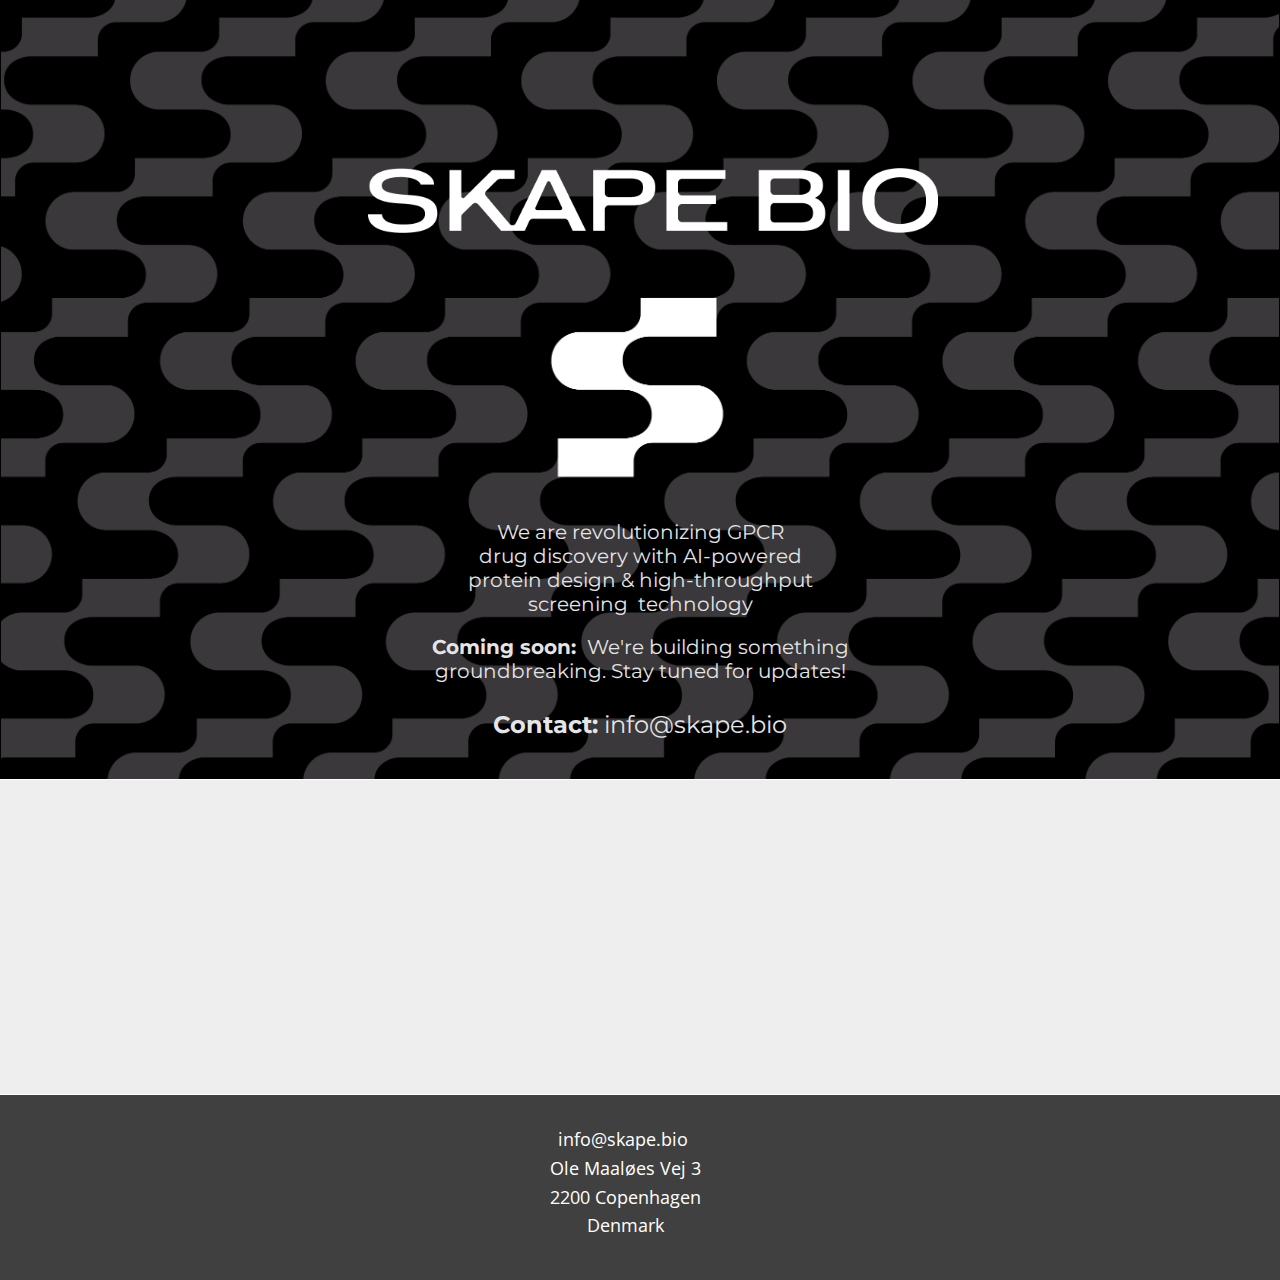
==== skape/index.html @ 604367b3 "minor update" ====
<!DOCTYPE html>
<html style="font-size: 16px;" lang="en"><head>
    <meta name="viewport" content="width=device-width, initial-scale=1.0">
    <meta charset="utf-8">
    <meta name="keywords" content="">
    <meta name="description" content="">
    <title>Home</title>
    <link rel="stylesheet" href="nicepage.css" media="screen">
<link rel="stylesheet" href="index.css" media="screen">
    <script class="u-script" type="text/javascript" src="jquery.js" defer=""></script>
    <script class="u-script" type="text/javascript" src="nicepage.js" defer=""></script>
    <meta name="generator" content="Nicepage 7.5.2, nicepage.com">
    
    
    
    
    <link id="u-theme-google-font" rel="stylesheet" href="https://fonts.googleapis.com/css?family=Montserrat:100,100i,200,200i,300,300i,400,400i,500,500i,600,600i,700,700i,800,800i,900,900i|Open+Sans:300,300i,400,400i,500,500i,600,600i,700,700i,800,800i">
    <script type="application/ld+json">{
		"@context": "http://schema.org",
		"@type": "Organization",
		"name": ""
}</script>
    <meta name="theme-color" content="#478ac9">
    <meta property="og:title" content="Home">
    <meta property="og:type" content="website">
  <meta data-intl-tel-input-cdn-path="intlTelInput/"></head>
  <body data-home-page="Home.html" data-home-page-title="Home" data-path-to-root="/" data-include-products="false" class="u-body u-xl-mode" data-lang="en">
    <section class="u-clearfix u-image u-section-1" id="block-1" data-image-width="2696" data-image-height="1785">
      <div class="u-clearfix u-sheet u-sheet-1">
        <img class="u-image u-image-contain u-image-default u-image-1" src="/images/skape-bio-wordmark-white-rgb-1500px.png" alt="" data-image-width="1500" data-image-height="170">
        <h5 class="u-align-center u-text u-text-grey-10 u-text-1">We are revolutionizing GPCR<br>drug discovery with AI-powered<br>protein design &amp; high-throughput<br>screening&nbsp; technology
        </h5>
        <h5 class="u-align-center u-text u-text-grey-10 u-text-2">Coming soon:​&nbsp;<span style="font-weight: 400;"> We're building something groundbreaking. Stay tuned for updates!</span>
        </h5>
        <h4 class="u-text u-text-default u-text-grey-10 u-text-3">
          <span style="font-weight: 700;">Contact:</span> info@skape.bio
        </h4>
      </div>
    </section>
    <section class="u-clearfix u-section-2" id="block-2">
      <div class="u-expanded-width u-grey-light-2 u-map u-map-1">
        <div class="embed-responsive">
          <iframe class="embed-responsive-item" src="https://maps.google.com/maps?output=embed&amp;q=ole%20maaloes%20vej%203&amp;z=12&amp;t=m" data-map="[base64]"></iframe>
        </div>
      </div>
    </section>
    
    
    
    <footer class="u-align-center u-clearfix u-container-align-center u-footer u-grey-75 u-footer" id="footer"><div class="u-clearfix u-sheet u-sheet-1">
        <p class="u-text u-text-default u-text-1"> info@skape.bio&nbsp;<br>Ole Maaløes Vej 3<br>&nbsp;2200 Copenhagen&nbsp;<br>Denmark
        </p>
      </div></footer>

</body></html>
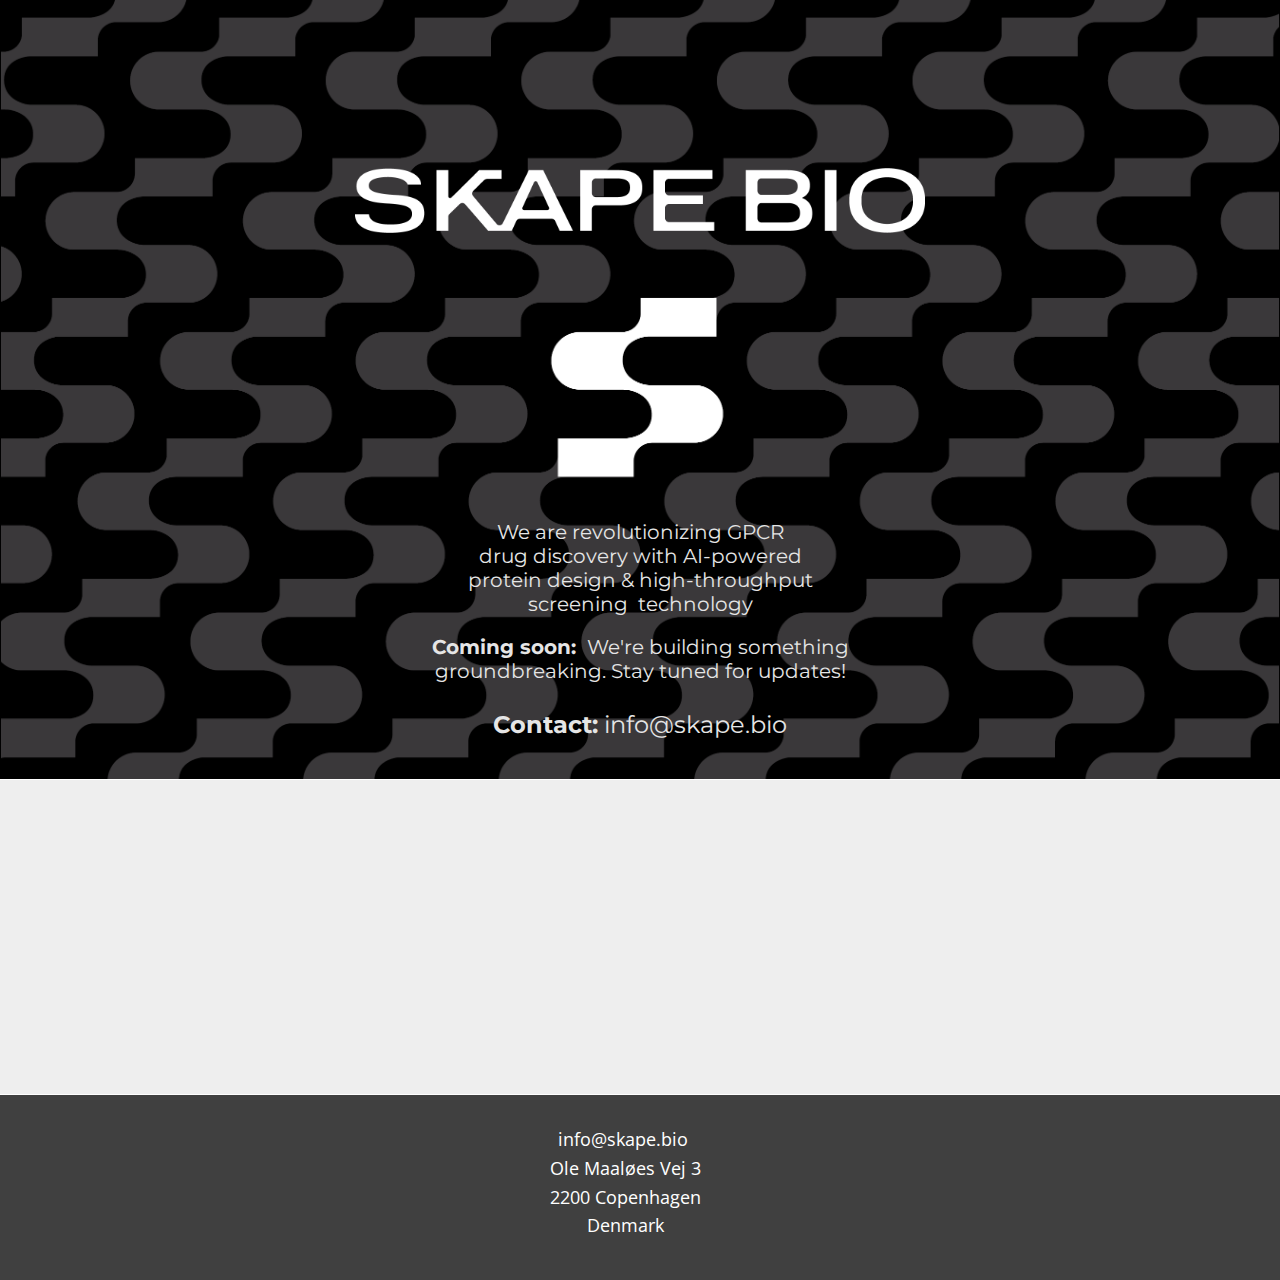
==== commit 32008ade: "dragi boze molim te" ====
--- a/skape/index.html
+++ b/skape/index.html
@@ -27,12 +27,12 @@
   <body data-home-page="Home.html" data-home-page-title="Home" data-path-to-root="/" data-include-products="false" class="u-body u-xl-mode" data-lang="en">
     <section class="u-clearfix u-image u-section-1" id="block-1" data-image-width="2696" data-image-height="1785">
       <div class="u-clearfix u-sheet u-sheet-1">
-        <img class="u-image u-image-contain u-image-default u-image-1" src="/images/skape-bio-wordmark-white-rgb-1500px.png" alt="" data-image-width="1500" data-image-height="170">
+        <img class="u-align-center u-expanded-width-xs u-image u-image-contain u-image-default u-image-1" src="/images/skape-bio-wordmark-white-rgb-1500px.png" alt="" data-image-width="1500" data-image-height="170">
         <h5 class="u-align-center u-text u-text-grey-10 u-text-1">We are revolutionizing GPCR<br>drug discovery with AI-powered<br>protein design &amp; high-throughput<br>screening&nbsp; technology
         </h5>
         <h5 class="u-align-center u-text u-text-grey-10 u-text-2">Coming soon:​&nbsp;<span style="font-weight: 400;"> We're building something groundbreaking. Stay tuned for updates!</span>
         </h5>
-        <h4 class="u-text u-text-default u-text-grey-10 u-text-3">
+        <h4 class="u-align-center u-text u-text-default u-text-grey-10 u-text-3">
           <span style="font-weight: 700;">Contact:</span> info@skape.bio
         </h4>
       </div>
@@ -51,5 +51,5 @@
         <p class="u-text u-text-default u-text-1"> info@skape.bio&nbsp;<br>Ole Maaløes Vej 3<br>&nbsp;2200 Copenhagen&nbsp;<br>Denmark
         </p>
       </div></footer>
-
+  
 </body></html>--- a/skape/index.css
+++ b/skape/index.css
@@ -12,7 +12,7 @@
 .u-section-1 .u-image-1 {
   width: 570px;
   height: 65px;
-  margin: 168px 272px 0 auto;
+  margin: 168px auto 0;
 }
 
 .u-section-1 .u-text-1 {
@@ -50,12 +50,7 @@
   }
 
   .u-section-1 .u-image-1 {
-    margin-top: 195px;
-    margin-right: auto;
-  }
-
-  .u-section-1 .u-text-1 {
-    margin-top: 274px;
+    margin-top: 182px;
   }
 
   .u-section-1 .u-text-2 {
@@ -77,32 +72,40 @@
   .u-section-1 .u-image-1 {
     width: 540px;
     height: 61px;
+    margin-left: 0;
+    margin-right: 0;
   }
 }
 
 @media (max-width: 575px) {
   .u-section-1 .u-sheet-1 {
-    min-height: 580px;
+    min-height: 791px;
   }
 
   .u-section-1 .u-image-1 {
-    width: 340px;
     height: 38px;
+    margin-top: 220px;
+    margin-right: initial;
+    margin-left: initial;
+    width: auto;
   }
 
   .u-section-1 .u-text-1 {
     width: auto;
+    margin-top: 251px;
     margin-left: 0;
     margin-right: 0;
   }
 
   .u-section-1 .u-text-2 {
-    width: 340px;
+    width: auto;
+    margin-top: 22px;
+    margin-left: 0;
+    margin-right: 0;
   }
 
   .u-section-1 .u-text-3 {
-    margin-left: 22px;
-    margin-right: 22px;
+    margin: 22px 22px 18px;
   }
 } .u-section-2 {
   min-height: 316px;
